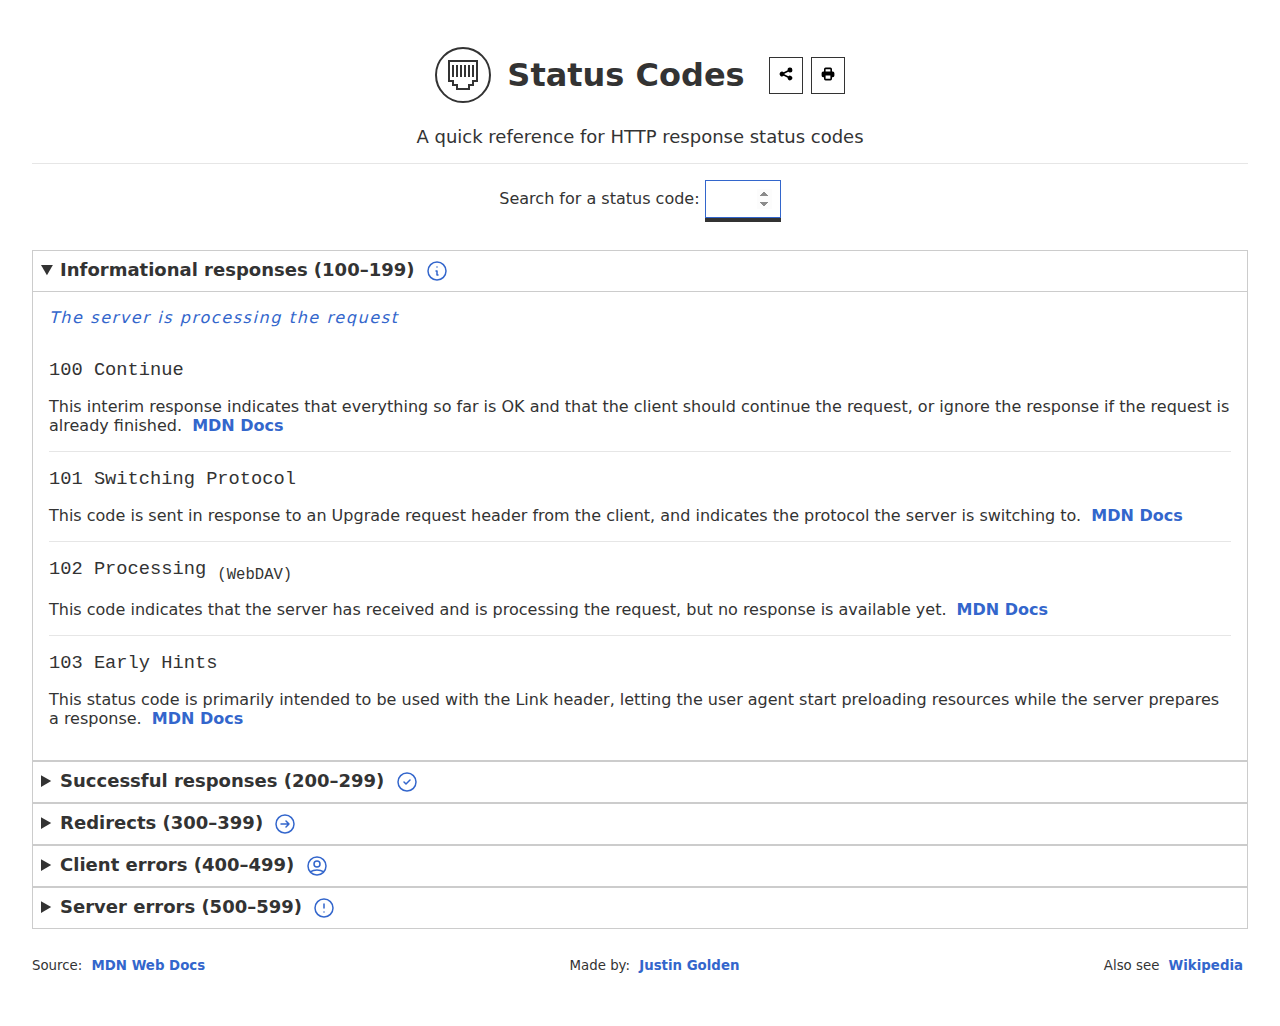
==== index.html @ 47622dc7 "CSS updates, mostly header" ====
<!DOCTYPE html>
<html lang="en">

<head>
    <title>Status Codes</title>
    <meta charset="utf-8">
    <meta name="robots" content="index, follow">
    <meta name="googlebot" content="index" />
    <meta name="viewport" content="width=device-width, initial-scale=1">

    <meta name="title" content="Status Codes">
    <meta name="description"
        content="A simple quick reference for HTTP response status codes. Just type a code to find it.">
    <meta name="keywords"
        content="status codes, status code reference, status code table, status code lookup, http status codes, http response codes, list of http status codes, response codes, what is error 404, what is response 200, what is error 403, what is error 504, types of redirects, 301 redirect, 307 redirect, 308 redirect">

    <link rel="icon" href="img/icon.png">

    <meta property="og:title" content="Status Codes" />
    <meta property="og:description"
        content="A simple quick reference for HTTP response status codes. Just type a code to find it." />
    <meta property="og:url" content="https://justingolden.me/status-codes/" />
    <meta property="og:image" content="img/screenshot.jpg" />
    <meta property="og:image:width" content="1200" />
    <meta property="og:image:height" content="630" />
    <meta property="og:type" content="website" />
    <meta property="og:site_name" content="Status Codes" />

    <link rel="manifest" href="manifest.json">
    <link rel="apple-touch-icon" href="img/icon.png">
    <meta name="apple-mobile-web-app-status-bar" content="#333333">
    <meta name="theme-color" content="#333333">

    <link rel="stylesheet" href="css/styles.css">
    <script src="js/scripts.js"></script>
    <script src="js/share.js"></script>
    <script src="js/install.js"></script>
</head>

<body>
    <header>
        <div>
            <img src="img/icon.svg" width="56px" height="56px" alt="">
            <h1>Status Codes</h1>
            <button id="share-btn" title="Share">
                <svg class="icon" fill="currentColor" viewBox="0 0 20 20" xmlns="http://www.w3.org/2000/svg">
                    <path
                        d="M15 8a3 3 0 10-2.977-2.63l-4.94 2.47a3 3 0 100 4.319l4.94 2.47a3 3 0 10.895-1.789l-4.94-2.47a3.027 3.027 0 000-.74l4.94-2.47C13.456 7.68 14.19 8 15 8z">
                    </path>
                </svg>
            </button>
            <button id="install-btn" title="Install">
                <svg class="icon" fill="currentColor" viewBox="0 0 20 20" xmlns="http://www.w3.org/2000/svg">
                    <path fill-rule="evenodd"
                        d="M3 17a1 1 0 011-1h12a1 1 0 110 2H4a1 1 0 01-1-1zm3.293-7.707a1 1 0 011.414 0L9 10.586V3a1 1 0 112 0v7.586l1.293-1.293a1 1 0 111.414 1.414l-3 3a1 1 0 01-1.414 0l-3-3a1 1 0 010-1.414z"
                        clip-rule="evenodd"></path>
                </svg>
            </button>
            <button id="print-btn" title="Print">
                <svg class="icon" fill="currentColor" viewBox="0 0 20 20" xmlns="http://www.w3.org/2000/svg">
                    <path fill-rule="evenodd"
                        d="M5 4v3H4a2 2 0 00-2 2v3a2 2 0 002 2h1v2a2 2 0 002 2h6a2 2 0 002-2v-2h1a2 2 0 002-2V9a2 2 0 00-2-2h-1V4a2 2 0 00-2-2H7a2 2 0 00-2 2zm8 0H7v3h6V4zm0 8H7v4h6v-4z"
                        clip-rule="evenodd"></path>
                </svg>
            </button>
        </div>
        <h2>A quick reference for HTTP response status codes</h2>
        <hr>
        <label for="status-input">Search for a status code:</label>
        <input id="status-input" type="number" min="100" max="511" maxlength="3">
    </header>

    <details open>
        <summary>Informational responses (100–199) <svg fill="none" stroke="currentColor" viewBox="0 0 24 24"
                xmlns="http://www.w3.org/2000/svg">
                <path stroke-linecap="round" stroke-linejoin="round" stroke-width="1.5"
                    d="M13 16h-1v-4h-1m1-4h.01M21 12a9 9 0 11-18 0 9 9 0 0118 0z"></path>
            </svg></summary>
        <p class="group-details">The server is processing the request</p>
        <h3 id="100"><b>100</b> Continue</h3>
        <p>This interim response indicates that everything so far is OK and that the client should continue the request,
            or ignore the response if the request is already finished. <a
                href="https://developer.mozilla.org/en-US/docs/Web/HTTP/Status/100" target="_blank" rel="noopener">MDN
                Docs</a></p>
        <hr>
        <h3 id="101"><b>101</b> Switching Protocol</h3>
        <p>This code is sent in response to an Upgrade request header from the client, and indicates the protocol the
            server is switching to. <a href="https://developer.mozilla.org/en-US/docs/Web/HTTP/Status/101"
                target="_blank" rel="noopener">MDN Docs</a></p>
        <hr>
        <h3 id="102"><b>102</b> Processing <sub>(WebDAV)</sub></h3>
        <p>This code indicates that the server has received and is processing the request, but no response is available
            yet. <a href="https://developer.mozilla.org/en-US/docs/Web/HTTP/Status/102" target="_blank"
                rel="noopener">MDN Docs</a>
        </p>
        <hr>
        <h3 id="103"><b>103</b> Early Hints</h3>
        <p>This status code is primarily intended to be used with the Link header, letting the user agent start
            preloading resources while the server prepares a response. <a
                href="https://developer.mozilla.org/en-US/docs/Web/HTTP/Status/103" target="_blank" rel="noopener">MDN
                Docs</a></p>
    </details>
    <details>
        <summary>Successful responses (200–299) <svg fill="none" stroke="currentColor" viewBox="0 0 24 24"
                xmlns="http://www.w3.org/2000/svg">
                <path stroke-linecap="round" stroke-linejoin="round" stroke-width="1.5"
                    d="M9 12l2 2 4-4m6 2a9 9 0 11-18 0 9 9 0 0118 0z"></path>
            </svg></summary>
        <p class="group-details">The request was completed successfully and the expected response was received.</p>
        <h3 id="200"><b>200</b> OK</h3>
        <p>The request has succeeded. The meaning of the success depends on the HTTP method:</p>
        <ul>
            <li>GET: The resource has been fetched and is transmitted in the message body.</li>
            <li>HEAD: The entity headers are in the message body.</li>
            <li>PUT or POST: The resource describing the result of the action is transmitted in the message body.</li>
            <li>TRACE: The message body contains the request message as received by the server.</li>
        </ul>
        <p><a href="https://developer.mozilla.org/en-US/docs/Web/HTTP/Status/200" target="_blank" rel="noopener">MDN
                Docs</a></p>
        <hr>
        <h3 id="201"><b>201</b> Created</h3>
        <p>The request has succeeded and a new resource has been created as a result. This is typically the response
            sent after POST requests, or some PUT requests. <a
                href="https://developer.mozilla.org/en-US/docs/Web/HTTP/Status/201" target="_blank" rel="noopener">MDN
                Docs</a></p>
        <hr>
        <h3 id="202"><b>202</b> Accepted</h3>
        <p>The request has been received but not yet acted upon. It is noncommittal, since there is no way in HTTP to
            later send an asynchronous response indicating the outcome of the request. It is intended for cases where
            another process or server handles the request, or for batch processing. <a
                href="https://developer.mozilla.org/en-US/docs/Web/HTTP/Status/202" target="_blank" rel="noopener">MDN
                Docs</a></p>
        <hr>
        <h3 id="203"><b>203</b> Non-Authoritative Information</h3>
        <p>This response code means the returned meta-information is not exactly the same as is available from the
            origin server, but is collected from a local or a third-party copy. This is mostly used for mirrors or
            backups of another resource. Except for that specific case, the "200 OK" response is preferred to this
            status. <a href="https://developer.mozilla.org/en-US/docs/Web/HTTP/Status/203" target="_blank"
                rel="noopener">MDN Docs</a>
        </p>
        <hr>
        <h3 id="204"><b>204</b> No Content</h3>
        <p>There is no content to send for this request, but the headers may be useful. The user-agent may update its
            cached headers for this resource with the new ones. <a
                href="https://developer.mozilla.org/en-US/docs/Web/HTTP/Status/204" target="_blank" rel="noopener">MDN
                Docs</a></p>
        <hr>
        <h3 id="205"><b>205</b> Reset Content</h3>
        <p>Tells the user-agent to reset the document which sent this request. <a
                href="https://developer.mozilla.org/en-US/docs/Web/HTTP/Status/205" target="_blank" rel="noopener">MDN
                Docs</a></p>
        <hr>
        <h3 id="206"><b>206</b> Partial Content</h3>
        <p>This response code is used when the Range header is sent from the client to request only part of a resource.
            <a href="https://developer.mozilla.org/en-US/docs/Web/HTTP/Status/206" target="_blank" rel="noopener">MDN
                Docs</a>
        </p>
        <hr>
        <h3 id="207"><b>207</b> Multi-Status <sub>(WebDAV)</sub></h3>
        <p>Conveys information about multiple resources, for situations where multiple status codes might be
            appropriate. <a href="https://developer.mozilla.org/en-US/docs/Web/HTTP/Status/207" target="_blank"
                rel="noopener">MDN Docs</a></p>
        <hr>
        <h3 id="208"><b>208</b> Already Reported <sub>(WebDAV)</sub></h3>
        <p>Used inside a &lt;dav:propstat&gt; response element to avoid repeatedly enumerating the internal members of
            multiple bindings to the same collection. <a
                href="https://developer.mozilla.org/en-US/docs/Web/HTTP/Status/208" target="_blank" rel="noopener">MDN
                Docs</a></p>
        <hr>
        <h3 id="226"><b>226</b> IM Used <sub>(HTTP Delta encoding)</sub></h3>
        <p>The server has fulfilled a GET request for the resource, and the response is a representation of the result
            of one or more instance-manipulations applied to the current instance. <a
                href="https://developer.mozilla.org/en-US/docs/Web/HTTP/Status/226" target="_blank" rel="noopener">MDN
                Docs</a></p>

    </details>
    <details>
        <summary>Redirects (300–399) <svg fill="none" stroke="currentColor" viewBox="0 0 24 24"
                xmlns="http://www.w3.org/2000/svg">
                <path stroke-linecap="round" stroke-linejoin="round" stroke-width="1.5"
                    d="M13 9l3 3m0 0l-3 3m3-3H8m13 0a9 9 0 11-18 0 9 9 0 0118 0z"></path>
            </svg></summary>
        <p class="group-details">The request was redirected to a new location.</p>
        <h3 id="300"><b>300</b> Multiple Choice</h3>
        <p>The request has more than one possible response. The user-agent or user should choose one of them. (There is
            no standardized way of choosing one of the responses, but HTML links to the possibilities are recommended so
            the user can pick.) <a href="https://developer.mozilla.org/en-US/docs/Web/HTTP/Status/300" target="_blank"
                rel="noopener">MDN Docs</a></p>
        <hr>
        <h3 id="301"><b>301</b> Moved Permanently</h3>
        <p>The URL of the requested resource has been changed permanently. The new URL is given in the response. <a
                href="https://developer.mozilla.org/en-US/docs/Web/HTTP/Status/301" target="_blank" rel="noopener">MDN
                Docs</a></p>
        <hr>
        <h3 id="302"><b>302</b> Found</h3>
        <p>This response code means that the URI of requested resource has been changed temporarily. Further changes in
            the URI might be made in the future. Therefore, this same URI should be used by the client in future
            requests. <a href="https://developer.mozilla.org/en-US/docs/Web/HTTP/Status/302" target="_blank"
                rel="noopener">MDN Docs</a></p>
        <hr>
        <h3 id="303"><b>303</b> See Other</h3>
        <p>The server sent this response to direct the client to get the requested resource at another URI with a GET
            request. <a href="https://developer.mozilla.org/en-US/docs/Web/HTTP/Status/303" target="_blank"
                rel="noopener">MDN Docs</a></p>
        <hr>
        <h3 id="304"><b>304</b> Not Modified</h3>
        <p>This is used for caching purposes. It tells the client that the response has not been modified, so the client
            can continue to use the same cached version of the response. <a
                href="https://developer.mozilla.org/en-US/docs/Web/HTTP/Status/304" target="_blank" rel="noopener">MDN
                Docs</a></p>
        <hr>
        <h3 id="305"><b>305</b> Use Proxy &mdash; <small><b>Deprecated</b></small></h3>
        <p>Defined in a previous version of the HTTP specification to indicate that a requested response must be
            accessed by a proxy. It has been deprecated due to security concerns regarding in-band configuration of a
            proxy.</p>
        <hr>
        <h3 id="306"><b>306</b> <small><b>Unused</b></small></h3>
        <p>This response code is no longer used; it is just reserved. It was used in a previous version of the HTTP/1.1
            specification.</p>
        <hr>
        <h3 id="307"><b>307</b> Temporary Redirect</h3>
        <p>The server sends this response to direct the client to get the requested resource at another URI with same
            method that was used in the prior request. This has the same semantics as the 302 Found HTTP response code,
            with the exception that the user agent must not change the HTTP method used: If a POST was used in the first
            request, a POST must be used in the second request. <a
                href="https://developer.mozilla.org/en-US/docs/Web/HTTP/Status/307" target="_blank" rel="noopener">MDN
                Docs</a></p>
        <hr>
        <h3 id="308"><b>308</b> Permanent Redirect</h3>
        <p>This means that the resource is now permanently located at another URI, specified by the Location: HTTP
            Response header. This has the same semantics as the 301 Moved Permanently HTTP response code, with the
            exception that the user agent must not change the HTTP method used: If a POST was used in the first request,
            a POST must be used in the second request. <a
                href="https://developer.mozilla.org/en-US/docs/Web/HTTP/Status/308" target="_blank" rel="noopener">MDN
                Docs</a></p>
    </details>
    <details>
        <summary>Client errors (400–499) <svg fill="none" stroke="currentColor" viewBox="0 0 24 24"
                xmlns="http://www.w3.org/2000/svg">
                <path stroke-linecap="round" stroke-linejoin="round" stroke-width="1.5"
                    d="M5.121 17.804A13.937 13.937 0 0112 16c2.5 0 4.847.655 6.879 1.804M15 10a3 3 0 11-6 0 3 3 0 016 0zm6 2a9 9 0 11-18 0 9 9 0 0118 0z">
                </path>
            </svg></summary>
        <p class="group-details">The request was received but is invalid.</p>
        <h3 id="400"><b>400</b> Bad Request</h3>
        <p>The server could not understand the request due to invalid syntax. <a
                href="https://developer.mozilla.org/en-US/docs/Web/HTTP/Status/400" target="_blank" rel="noopener">MDN
                Docs</a></p>
        <hr>
        <h3 id="401"><b>401</b> Unauthorized</h3>
        <p>Although the HTTP standard specifies "unauthorized", semantically this response means "unauthenticated". That
            is, the client must authenticate itself to get the requested response. <a
                href="https://developer.mozilla.org/en-US/docs/Web/HTTP/Status/401" target="_blank" rel="noopener">MDN
                Docs</a></p>
        <hr>
        <h3 id="402"><b>402</b> Payment Required &mdash; <small><b>Experimental</b></small></h3>
        <p>This response code is reserved for future use. The initial aim for creating this code was using it for
            digital payment systems, however this status code is used very rarely and no standard convention exists. <a
                href="https://developer.mozilla.org/en-US/docs/Web/HTTP/Status/402" target="_blank" rel="noopener">MDN
                Docs</a></p>
        <hr>
        <h3 id="403"><b>403</b> Forbidden</h3>
        <p>The client does not have access rights to the content; that is, it is unauthorized, so the server is refusing
            to give the requested resource. Unlike 401, the client's identity is known to the server. <a
                href="https://developer.mozilla.org/en-US/docs/Web/HTTP/Status/403" target="_blank" rel="noopener">MDN
                Docs</a></p>
        <hr>
        <h3 id="404"><b>404</b> Not Found</h3>
        <p>The server can not find the requested resource. In the browser, this means the URL is not recognized. In an
            API, this can also mean that the endpoint is valid but the resource itself does not exist. Servers may also
            send this response instead of 403 to hide the existence of a resource from an unauthorized client. This
            response code is probably the most famous one due to its frequent occurrence on the web. <a
                href="https://developer.mozilla.org/en-US/docs/Web/HTTP/Status/404" target="_blank" rel="noopener">MDN
                Docs</a></p>
        <hr>
        <h3 id="405"><b>405</b> Method Not Allowed</h3>
        <p>The request method is known by the server but has been disabled and cannot be used. For example, an API may
            forbid DELETE-ing a resource. The two mandatory methods, GET and HEAD, must never be disabled and should not
            return this error code. <a href="https://developer.mozilla.org/en-US/docs/Web/HTTP/Status/405"
                target="_blank" rel="noopener">MDN Docs</a></p>
        <hr>
        <h3 id="406"><b>406</b> Not Acceptable</h3>
        <p>This response is sent when the web server, after performing server-driven content negotiation, doesn't find
            any content that conforms to the criteria given by the user agent. <a
                href="https://developer.mozilla.org/en-US/docs/Web/HTTP/Status/406" target="_blank" rel="noopener">MDN
                Docs</a></p>
        <hr>
        <h3 id="407"><b>407</b> Proxy Authentication Required</h3>
        <p>This is similar to 401 but authentication is needed to be done by a proxy. <a
                href="https://developer.mozilla.org/en-US/docs/Web/HTTP/Status/407" target="_blank" rel="noopener">MDN
                Docs</a></p>
        <hr>
        <h3 id="408"><b>408</b> Request Timeout</h3>
        <p>This response is sent on an idle connection by some servers, even without any previous request by the client.
            It means that the server would like to shut down this unused connection. This response is used much more
            since some browsers, like Chrome, Firefox 27+, or IE9, use HTTP pre-connection mechanisms to speed up
            surfing. Also note that some servers merely shut down the connection without sending this message. <a
                href="https://developer.mozilla.org/en-US/docs/Web/HTTP/Status/408" target="_blank" rel="noopener">MDN
                Docs</a></p>
        <hr>
        <h3 id="409"><b>409</b> Conflict</h3>
        <p>This response is sent when a request conflicts with the current state of the server. <a
                href="https://developer.mozilla.org/en-US/docs/Web/HTTP/Status/409" target="_blank" rel="noopener">MDN
                Docs</a></p>
        <hr>
        <h3 id="410"><b>410</b> Gone</h3>
        <p>This response is sent when the requested content has been permanently deleted from server, with no forwarding
            address. Clients are expected to remove their caches and links to the resource. The HTTP specification
            intends this status code to be used for "limited-time, promotional services". APIs should not feel compelled
            to indicate resources that have been deleted with this status code. <a
                href="https://developer.mozilla.org/en-US/docs/Web/HTTP/Status/410" target="_blank" rel="noopener">MDN
                Docs</a></p>
        <hr>
        <h3 id="411"><b>411</b> Length Required</h3>
        <p>Server rejected the request because the Content-Length header field is not defined and the server requires
            it. <a href="https://developer.mozilla.org/en-US/docs/Web/HTTP/Status/411" target="_blank"
                rel="noopener">MDN Docs</a></p>
        <hr>
        <h3 id="412"><b>412</b> Precondition Failed</h3>
        <p>The client has indicated preconditions in its headers which the server does not meet. <a
                href="https://developer.mozilla.org/en-US/docs/Web/HTTP/Status/412" target="_blank" rel="noopener">MDN
                Docs</a></p>
        <hr>
        <h3 id="413"><b>413</b> Payload Too Large</h3>
        <p>Request entity is larger than limits defined by server; the server might close the connection or return an
            Retry-After header field. <a href="https://developer.mozilla.org/en-US/docs/Web/HTTP/Status/413"
                target="_blank" rel="noopener">MDN Docs</a></p>
        <hr>
        <h3 id="414"><b>414</b> URI Too Long</h3>
        <p>The URI requested by the client is longer than the server is willing to interpret. <a
                href="https://developer.mozilla.org/en-US/docs/Web/HTTP/Status/414" target="_blank" rel="noopener">MDN
                Docs</a></p>
        <hr>
        <h3 id="415"><b>415</b> Unsupported Media Type</h3>
        <p>The media format of the requested data is not supported by the server, so the server is rejecting the
            request. <a href="https://developer.mozilla.org/en-US/docs/Web/HTTP/Status/415" target="_blank"
                rel="noopener">MDN Docs</a></p>
        <hr>
        <h3 id="416"><b>416</b> Range Not Satisfiable</h3>
        <p>The range specified by the Range header field in the request can't be fulfilled; it's possible that the range
            is outside the size of the target URI's data. <a
                href="https://developer.mozilla.org/en-US/docs/Web/HTTP/Status/416" target="_blank" rel="noopener">MDN
                Docs</a></p>
        <hr>
        <h3 id="417"><b>417</b> Expectation Failed</h3>
        <p>This response code means the expectation indicated by the Expect request header field can't be met by the
            server. <a href="https://developer.mozilla.org/en-US/docs/Web/HTTP/Status/417" target="_blank"
                rel="noopener">MDN Docs</a>
        </p>
        <hr>
        <h3 id="418"><b>418</b> I'm a teapot</h3>
        <p>The server refuses the attempt to brew coffee with a teapot. <a
                href="https://developer.mozilla.org/en-US/docs/Web/HTTP/Status/418" target="_blank" rel="noopener">MDN
                Docs</a></p>
        <hr>
        <h3 id="421"><b>421</b> Misdirected Request</h3>
        <p>The request was directed at a server that is not able to produce a response. This can be sent by a server
            that is not configured to produce responses for the combination of scheme and authority that are included in
            the request URI. <a href="https://developer.mozilla.org/en-US/docs/Web/HTTP/Status/421" target="_blank"
                rel="noopener">MDN Docs</a></p>
        <hr>
        <h3 id="422"><b>422</b> Unprocessable Entity <small>(WebDAV)</small></h3>
        <p>The request was well-formed but was unable to be followed due to semantic errors. <a
                href="https://developer.mozilla.org/en-US/docs/Web/HTTP/Status/422" target="_blank" rel="noopener">MDN
                Docs</a></p>
        <hr>
        <h3 id="423"><b>423</b> Locked <small>(WebDAV)</small></h3>
        <p>The resource that is being accessed is locked. <a
                href="https://developer.mozilla.org/en-US/docs/Web/HTTP/Status/423" target="_blank" rel="noopener">MDN
                Docs</a></p>
        <hr>
        <h3 id="424"><b>424</b> Failed Dependency <small>(WebDAV)</small></h3>
        <p>The request failed due to failure of a previous request. <a
                href="https://developer.mozilla.org/en-US/docs/Web/HTTP/Status/424" target="_blank" rel="noopener">MDN
                Docs</a></p>
        <hr>
        <h3 id="425"><b>425</b> Too Early &mdash; <small><b>Experimental</b></small></h3>
        <p>Indicates that the server is unwilling to risk processing a request that might be replayed. <a
                href="https://developer.mozilla.org/en-US/docs/Web/HTTP/Status/425" target="_blank" rel="noopener">MDN
                Docs</a></p>
        <hr>
        <h3 id="426"><b>426</b> Upgrade Required</h3>
        <p>The server refuses to perform the request using the current protocol but might be willing to do so after the
            client upgrades to a different protocol. The server sends an Upgrade header in a 426 response to indicate
            the required protocol(s). <a href="https://developer.mozilla.org/en-US/docs/Web/HTTP/Status/425"
                target="_blank" rel="noopener">MDN Docs</a></p>
        <hr>
        <h3 id="428"><b>428</b> Precondition Required</h3>
        <p>The origin server requires the request to be conditional. This response is intended to prevent the 'lost
            update' problem, where a client GETs a resource's state, modifies it, and PUTs it back to the server, when
            meanwhile a third party has modified the state on the server, leading to a conflict. <a
                href="https://developer.mozilla.org/en-US/docs/Web/HTTP/Status/428" target="_blank" rel="noopener">MDN
                Docs</a></p>
        <hr>
        <h3 id="429"><b>429</b> Too Many Requests</h3>
        <p>The user has sent too many requests in a given amount of time ("rate limiting"). <a
                href="https://developer.mozilla.org/en-US/docs/Web/HTTP/Status/429" target="_blank" rel="noopener">MDN
                Docs</a></p>
        <hr>
        <h3 id="431"><b>431</b> Request Header Fields Too Large</h3>
        <p>The server is unwilling to process the request because its header fields are too large. The request may be
            resubmitted after reducing the size of the request header fields. <a
                href="https://developer.mozilla.org/en-US/docs/Web/HTTP/Status/431" target="_blank" rel="noopener">MDN
                Docs</a></p>
        <hr>
        <h3 id="451"><b>451</b> Unavailable For Legal Reasons</h3>
        <p>The user-agent requested a resource that cannot legally be provided, such as a web page censored by a
            government. <a href="https://developer.mozilla.org/en-US/docs/Web/HTTP/Status/451" target="_blank"
                rel="noopener">MDN Docs</a></p>
    </details>
    <details>
        <summary>Server errors (500–599) <svg fill="none" stroke="currentColor" viewBox="0 0 24 24"
                xmlns="http://www.w3.org/2000/svg">
                <path stroke-linecap="round" stroke-linejoin="round" stroke-width="1.5"
                    d="M12 8v4m0 4h.01M21 12a9 9 0 11-18 0 9 9 0 0118 0z"></path>
            </svg></summary>
        <p class="group-details">A valid request was received but the server failed to complete the request.</p>
        <h3 id="500"><b>500</b> Internal Server Error</h3>
        <p>The server has encountered a situation it doesn't know how to handle. <a
                href="https://developer.mozilla.org/en-US/docs/Web/HTTP/Status/500" target="_blank" rel="noopener">MDN
                Docs</a></p>
        <hr>
        <h3 id="501"><b>501</b> Not Implemented</h3>
        <p>The request method is not supported by the server and cannot be handled. The only methods that servers are
            required to support (and therefore that must not return this code) are GET and HEAD. <a
                href="https://developer.mozilla.org/en-US/docs/Web/HTTP/Status/501" target="_blank" rel="noopener">MDN
                Docs</a></p>
        <hr>
        <h3 id="502"><b>502</b> Bad Gateway</h3>
        <p>This error response means that the server, while working as a gateway to get a response needed to handle the
            request, got an invalid response. <a href="https://developer.mozilla.org/en-US/docs/Web/HTTP/Status/502"
                target="_blank" rel="noopener">MDN Docs</a></p>
        <hr>
        <h3 id="503"><b>503</b> Service Unavailable</h3>
        <p>The server is not ready to handle the request. Common causes are a server that is down for maintenance or
            that is overloaded. Note that together with this response, a user-friendly page explaining the problem
            should be sent. This responses should be used for temporary conditions and the Retry-After: HTTP header
            should, if possible, contain the estimated time before the recovery of the service. The webmaster must also
            take care about the caching-related headers that are sent along with this response, as these temporary
            condition responses should usually not be cached. <a
                href="https://developer.mozilla.org/en-US/docs/Web/HTTP/Status/503" target="_blank" rel="noopener">MDN
                Docs</a></p>
        <hr>
        <h3 id="504"><b>504</b> Gateway Timeout</h3>
        <p>This error response is given when the server is acting as a gateway and cannot get a response in time. <a
                href="https://developer.mozilla.org/en-US/docs/Web/HTTP/Status/504" target="_blank" rel="noopener">MDN
                Docs</a></p>
        <hr>
        <h3 id="505"><b>505</b> HTTP Version Not Supported</h3>
        <p>The HTTP version used in the request is not supported by the server. <a
                href="https://developer.mozilla.org/en-US/docs/Web/HTTP/Status/505" target="_blank" rel="noopener">MDN
                Docs</a></p>
        <hr>
        <h3 id="506"><b>506</b> Variant Also Negotiates</h3>
        <p>The server has an internal configuration error: the chosen variant resource is configured to engage in
            transparent content negotiation itself, and is therefore not a proper end point in the negotiation process.
            <a href="https://developer.mozilla.org/en-US/docs/Web/HTTP/Status/506" target="_blank" rel="noopener">MDN
                Docs</a>
        </p>
        <hr>
        <h3 id="507"><b>507</b> Insufficient Storage <sub>(WebDAV)</sub></h3>
        <p>The method could not be performed on the resource because the server is unable to store the representation
            needed to successfully complete the request. <a
                href="https://developer.mozilla.org/en-US/docs/Web/HTTP/Status/507" target="_blank" rel="noopener">MDN
                Docs</a></p>
        <hr>
        <h3 id="508"><b>508</b> Loop Detected <sub>(WebDAV)</sub></h3>
        <p>The server detected an infinite loop while processing the request. <a
                href="https://developer.mozilla.org/en-US/docs/Web/HTTP/Status/508" target="_blank" rel="noopener">MDN
                Docs</a></p>
        <hr>
        <h3 id="510"><b>510</b> Not Extended</h3>
        <p>Further extensions to the request are required for the server to fulfil it. <a
                href="https://developer.mozilla.org/en-US/docs/Web/HTTP/Status/510" target="_blank" rel="noopener">MDN
                Docs</a></p>
        <hr>
        <h3 id="511"><b>511</b> Network Authentication Required</h3>
        <p>The 511 status code indicates that the client needs to authenticate to gain network access. <a
                href="https://developer.mozilla.org/en-US/docs/Web/HTTP/Status/511" target="_blank" rel="noopener">MDN
                Docs</a></p>
    </details>

    <footer>
        <small>
            <p>Source: <a href="https://developer.mozilla.org/en-US/docs/Web/HTTP/Status" target="_blank"
                    rel="noopener">MDN Web Docs</a></p>
            <p> Made by: <a href="https://justingolden.me/" target="_blank" rel="noopener">Justin Golden</a></p>
            <p>Also see <a href="https://en.wikipedia.org/wiki/List_of_HTTP_status_codes" target="_blank"
                    rel="noopener">Wikipedia</a></p>
        </small>
    </footer>

    <script type="application/ld+json">
        {
            "@context": "http://schema.org",
            "@graph": [
                {
                    "@type": "WebPage",
                    "author": { "@id": "https://justingolden.me/status-codes/" },
                    "copyrightHolder": { "@id": "https://justingolden.me/status-codes/" },
                    "copyrightYear": "2022",
                    "creator": { "@id": "https://justingolden.me/status-codes/" },
                    "dateModified": "2022-11-17T05:00:00-07:00",
                    "datePublished": "2022-11-17T05:00:00-07:00",
                    "description": "An HTTP status code is a three digit number returned by a server when you visit a webpage with your browser. Every webpage you visit is a request to a server. 200 means the request has succeeded while 404 means the content is not found. Status codes are split into five groups: 100 codes are informational, 200 codes are successes, 300 codes are redirects, 400 codes are client errors, and 500 codes are server errors.",
                    "headline": "What are HTTP Status Codes? List Of Important Status Codes",
                    "image": {
                        "@type": "ImageObject",
                        "url": "img/screenshot.jpg"
                    },
                    "inLanguage": "en-us",
                    "mainEntityOfPage": "https://justingolden.me/status-codes/",
                    "name": "What are the different types of HTTP Status Codes?",
                    "publisher": { "@id": "https://justingolden.me/status-codes/" },
                    "url": "https://justingolden.me/status-codes/"
                }
            ]
        }
    </script>

</body>

</html>
---- css/styles.css ----
img,
button {
	user-drag: none;
	user-select: none;
	-moz-user-select: none;
	-webkit-user-drag: none;
	-webkit-user-select: none;
	-ms-user-select: none;
}
::-moz-selection {
	background: #e6e6e6;
}
::selection {
	background: #e6e6e6;
}

html {
	scroll-behavior: smooth;
}
body {
	font-family: system-ui, -apple-system, 'Segoe UI', Roboto, Helvetica, Arial,
		sans-serif, 'Apple Color Emoji', 'Segoe UI Emoji';
	text-align: center;
	padding: 2rem;
	max-width: 80rem;
	margin-left: auto;
	margin-right: auto;
	color: #333;
	font-weight: lighter;
}

h1,
h2,
h3 {
	margin: 0;
}
h1 {
	margin-bottom: 1rem;
}
h2 {
	font-size: large;
}
h2,
h3 {
	font-weight: lighter;
}
hr {
	border: 1px solid #e6e6e6;
	border-top: none;
	margin-top: 1rem;
	margin-bottom: 1rem;
}
.group-details {
	color: #36c;
	font-style: italic;
	letter-spacing: 0.1rem;
	margin-bottom: 2rem;
}

a {
	color: #36c;
	text-decoration: none;
	font-weight: bold;
	margin: 0.125rem;
	padding: 0.125rem;
	border: 1px solid transparent;
}
a:hover {
	text-decoration: underline;
}
summary {
	cursor: pointer;
}
.icon {
	width: 1rem;
	height: 1rem;
}
button {
	padding: 0.5rem;
	cursor: pointer;
	background: transparent;
	margin-left: 0.5rem;
}
button:hover {
	color: #fff;
	background: #333;
}
button,
input[type='number'] {
	border: 1px solid #333;
}
summary,
input[type='number'] {
	padding: 0.5rem;
	margin-bottom: 2rem;
	font-size: medium;
	font-weight: bold;
	color: #333;
}
summary:hover,
input[type='number']:hover {
	background-color: #e6e6e6;
}
button:focus,
summary:focus,
input[type='number']:focus {
	outline: none;
	box-shadow: 0px 4px 0px #333;
	transition: box-shadow 0.25s ease-in-out;
	border-color: #36c;
}
a:focus {
	outline: none;
	border: 1px solid #36c;
}
details p,
details h3,
details ul,
details summary {
	text-align: left;
}

details h3,
input[type='number'] {
	font-family: Courier New;
}

details[open] h3 {
	animation: slideIn 0.5s ease-in-out;
}
details[open] p,
details[open] hr,
details[open] ul {
	animation: fadeIn 0.75s 0.25s both ease-in-out;
}
summary svg {
	vertical-align: middle;
	height: 1.5rem;
	margin-left: 0.25rem;
	color: #36c;
}

details {
	border: 1px solid #ccc;
	padding: 1rem;
}
summary {
	margin: -1rem;
}
details[open] summary {
	border-bottom: 1px solid #ccc;
	margin-bottom: 1rem;
}

.highlight {
	background-color: #fea;
}

header div {
	margin-bottom: 1rem;
}

footer {
	margin-top: 1rem;
}

@keyframes slideIn {
	from {
		opacity: 0;
		margin-left: -2rem;
	}
	to {
		opacity: 1;
		margin-left: 0;
	}
}
@keyframes fadeIn {
	from {
		opacity: 0;
	}
	to {
		opacity: 1;
	}
}

@media (min-width: 640px) {
	/* sm */
	header div {
		display: flex;
		justify-content: center;
		align-items: center;
	}
	h1 {
		display: inline-block;
		margin-top: 1rem;
		margin-left: 1rem;
		margin-right: 1rem;
	}
}

@media (min-width: 768px) {
	/* md */
	summary,
	input[type='number'] {
		font-size: large;
	}
	footer small {
		display: flex;
		justify-content: space-between;
	}
}

@media (min-width: 1024px) {
	/* lg */
}

@media (min-width: 1280px) {
	/* xl */
}

@media print {
	hr {
		margin-top: 0.5rem;
		margin-bottom: 0.5rem;
	}
	header,
	footer {
		display: none;
	}
	* {
		animation: none !important;
	}
}
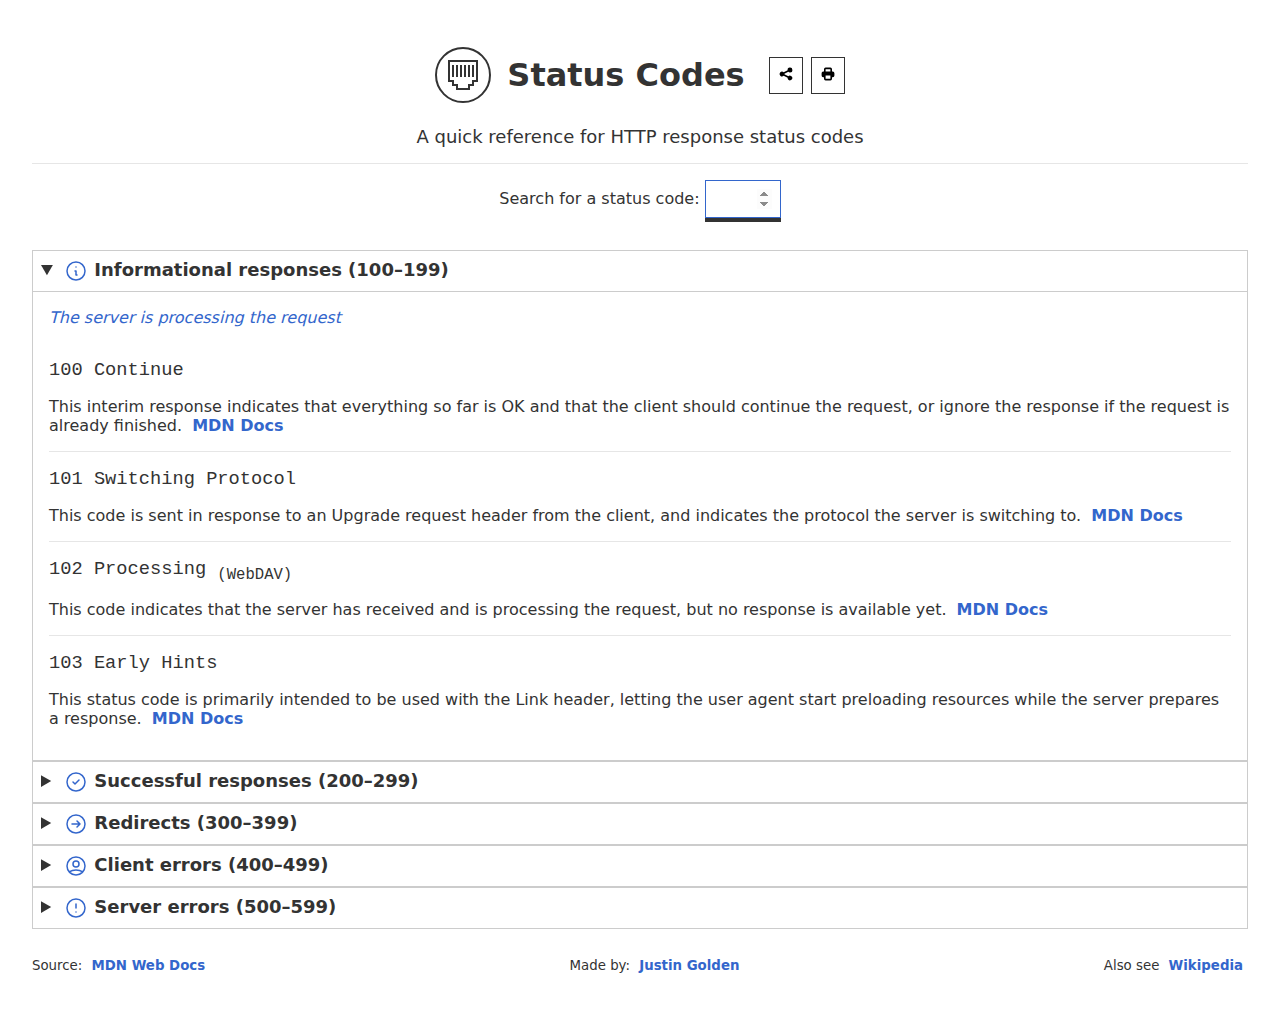
==== commit 7949cb45: "Move summary icons to left" ====
--- a/index.html
+++ b/index.html
@@ -71,11 +71,13 @@
     </header>
 
     <details open>
-        <summary>Informational responses (100–199) <svg fill="none" stroke="currentColor" viewBox="0 0 24 24"
-                xmlns="http://www.w3.org/2000/svg">
+        <summary>
+            <svg fill="none" stroke="currentColor" viewBox="0 0 24 24" xmlns="http://www.w3.org/2000/svg">
                 <path stroke-linecap="round" stroke-linejoin="round" stroke-width="1.5"
                     d="M13 16h-1v-4h-1m1-4h.01M21 12a9 9 0 11-18 0 9 9 0 0118 0z"></path>
-            </svg></summary>
+            </svg>
+            Informational responses (100–199)
+        </summary>
         <p class="group-details">The server is processing the request</p>
         <h3 id="100"><b>100</b> Continue</h3>
         <p>This interim response indicates that everything so far is OK and that the client should continue the request,
@@ -101,11 +103,13 @@
                 Docs</a></p>
     </details>
     <details>
-        <summary>Successful responses (200–299) <svg fill="none" stroke="currentColor" viewBox="0 0 24 24"
-                xmlns="http://www.w3.org/2000/svg">
+        <summary>
+            <svg fill="none" stroke="currentColor" viewBox="0 0 24 24" xmlns="http://www.w3.org/2000/svg">
                 <path stroke-linecap="round" stroke-linejoin="round" stroke-width="1.5"
                     d="M9 12l2 2 4-4m6 2a9 9 0 11-18 0 9 9 0 0118 0z"></path>
-            </svg></summary>
+            </svg>
+            Successful responses (200–299)
+        </summary>
         <p class="group-details">The request was completed successfully and the expected response was received.</p>
         <h3 id="200"><b>200</b> OK</h3>
         <p>The request has succeeded. The meaning of the success depends on the HTTP method:</p>
@@ -175,11 +179,13 @@
 
     </details>
     <details>
-        <summary>Redirects (300–399) <svg fill="none" stroke="currentColor" viewBox="0 0 24 24"
-                xmlns="http://www.w3.org/2000/svg">
+        <summary>
+            <svg fill="none" stroke="currentColor" viewBox="0 0 24 24" xmlns="http://www.w3.org/2000/svg">
                 <path stroke-linecap="round" stroke-linejoin="round" stroke-width="1.5"
                     d="M13 9l3 3m0 0l-3 3m3-3H8m13 0a9 9 0 11-18 0 9 9 0 0118 0z"></path>
-            </svg></summary>
+            </svg>
+            Redirects (300–399)
+        </summary>
         <p class="group-details">The request was redirected to a new location.</p>
         <h3 id="300"><b>300</b> Multiple Choice</h3>
         <p>The request has more than one possible response. The user-agent or user should choose one of them. (There is
@@ -235,12 +241,14 @@
                 Docs</a></p>
     </details>
     <details>
-        <summary>Client errors (400–499) <svg fill="none" stroke="currentColor" viewBox="0 0 24 24"
-                xmlns="http://www.w3.org/2000/svg">
+        <summary>
+            <svg fill="none" stroke="currentColor" viewBox="0 0 24 24" xmlns="http://www.w3.org/2000/svg">
                 <path stroke-linecap="round" stroke-linejoin="round" stroke-width="1.5"
                     d="M5.121 17.804A13.937 13.937 0 0112 16c2.5 0 4.847.655 6.879 1.804M15 10a3 3 0 11-6 0 3 3 0 016 0zm6 2a9 9 0 11-18 0 9 9 0 0118 0z">
                 </path>
-            </svg></summary>
+            </svg>
+            Client errors (400–499)
+        </summary>
         <p class="group-details">The request was received but is invalid.</p>
         <h3 id="400"><b>400</b> Bad Request</h3>
         <p>The server could not understand the request due to invalid syntax. <a
@@ -409,11 +417,13 @@
                 rel="noopener">MDN Docs</a></p>
     </details>
     <details>
-        <summary>Server errors (500–599) <svg fill="none" stroke="currentColor" viewBox="0 0 24 24"
-                xmlns="http://www.w3.org/2000/svg">
+        <summary>
+            <svg fill="none" stroke="currentColor" viewBox="0 0 24 24" xmlns="http://www.w3.org/2000/svg">
                 <path stroke-linecap="round" stroke-linejoin="round" stroke-width="1.5"
                     d="M12 8v4m0 4h.01M21 12a9 9 0 11-18 0 9 9 0 0118 0z"></path>
-            </svg></summary>
+            </svg>
+            Server errors (500–599)
+        </summary>
         <p class="group-details">A valid request was received but the server failed to complete the request.</p>
         <h3 id="500"><b>500</b> Internal Server Error</h3>
         <p>The server has encountered a situation it doesn't know how to handle. <a
--- a/css/styles.css
+++ b/css/styles.css
@@ -53,7 +53,6 @@
 .group-details {
 	color: #36c;
 	font-style: italic;
-	letter-spacing: 0.1rem;
 	margin-bottom: 2rem;
 }
 
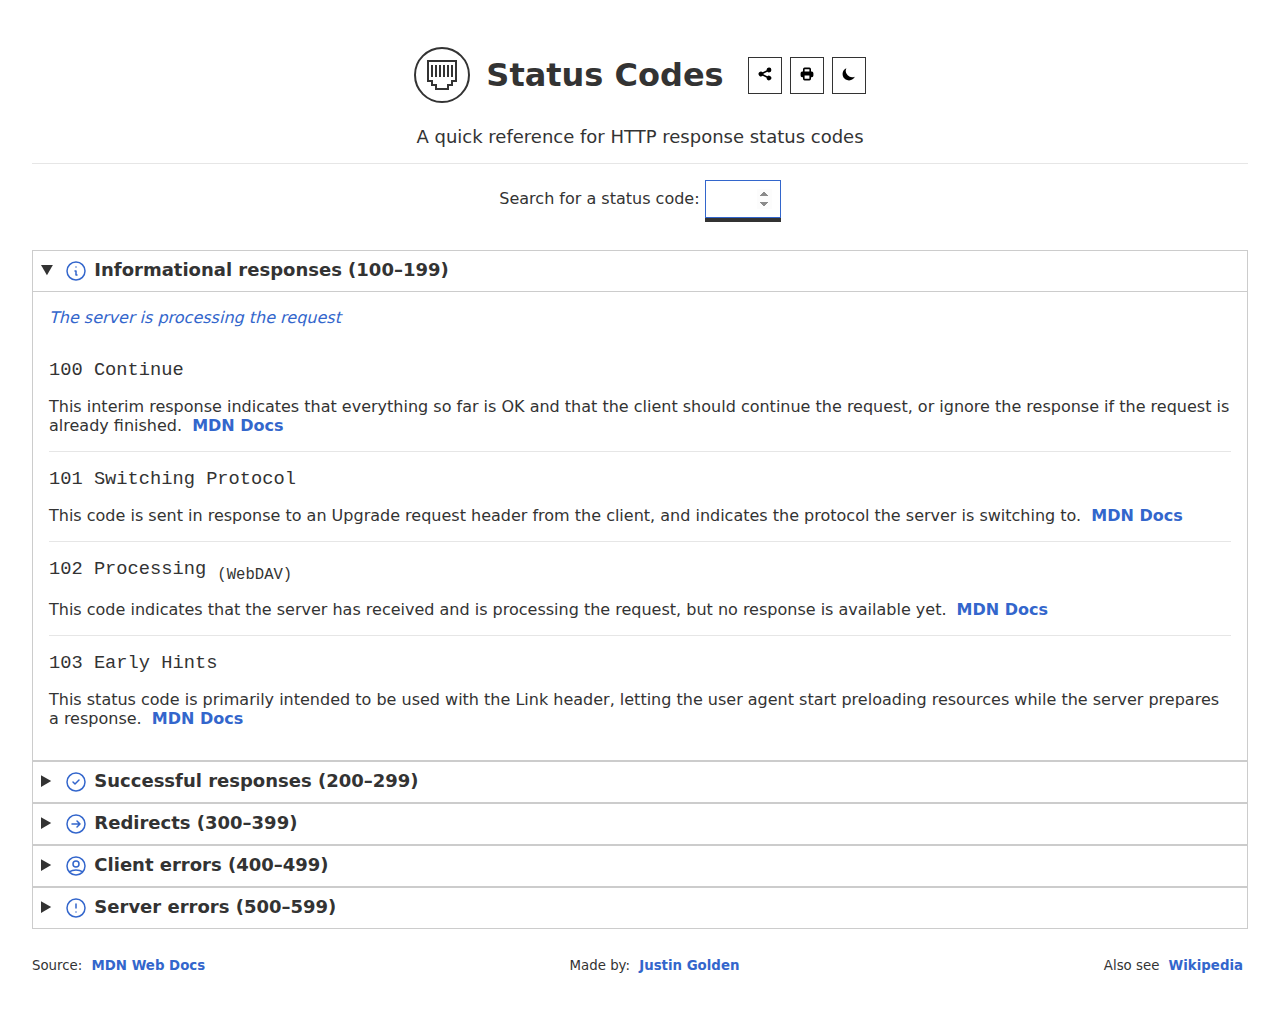
==== commit a30504da: "Add dark mode :sunglasses:" ====
--- a/index.html
+++ b/index.html
@@ -32,6 +32,7 @@
     <meta name="theme-color" content="#333333">
 
     <link rel="stylesheet" href="css/styles.css">
+    <link id="dark-stylesheet" rel="stylesheet" href="">
     <script src="js/scripts.js"></script>
     <script src="js/share.js"></script>
     <script src="js/install.js"></script>
@@ -61,6 +62,11 @@
                     <path fill-rule="evenodd"
                         d="M5 4v3H4a2 2 0 00-2 2v3a2 2 0 002 2h1v2a2 2 0 002 2h6a2 2 0 002-2v-2h1a2 2 0 002-2V9a2 2 0 00-2-2h-1V4a2 2 0 00-2-2H7a2 2 0 00-2 2zm8 0H7v3h6V4zm0 8H7v4h6v-4z"
                         clip-rule="evenodd"></path>
+                </svg>
+            </button>
+            <button id="dark-btn" title="Toggle Dark Mode">
+                <svg class="icon" fill="currentColor" viewBox="0 0 20 20" xmlns="http://www.w3.org/2000/svg">
+                    <path d="M17.293 13.293A8 8 0 016.707 2.707a8.001 8.001 0 1010.586 10.586z"></path>
                 </svg>
             </button>
         </div>
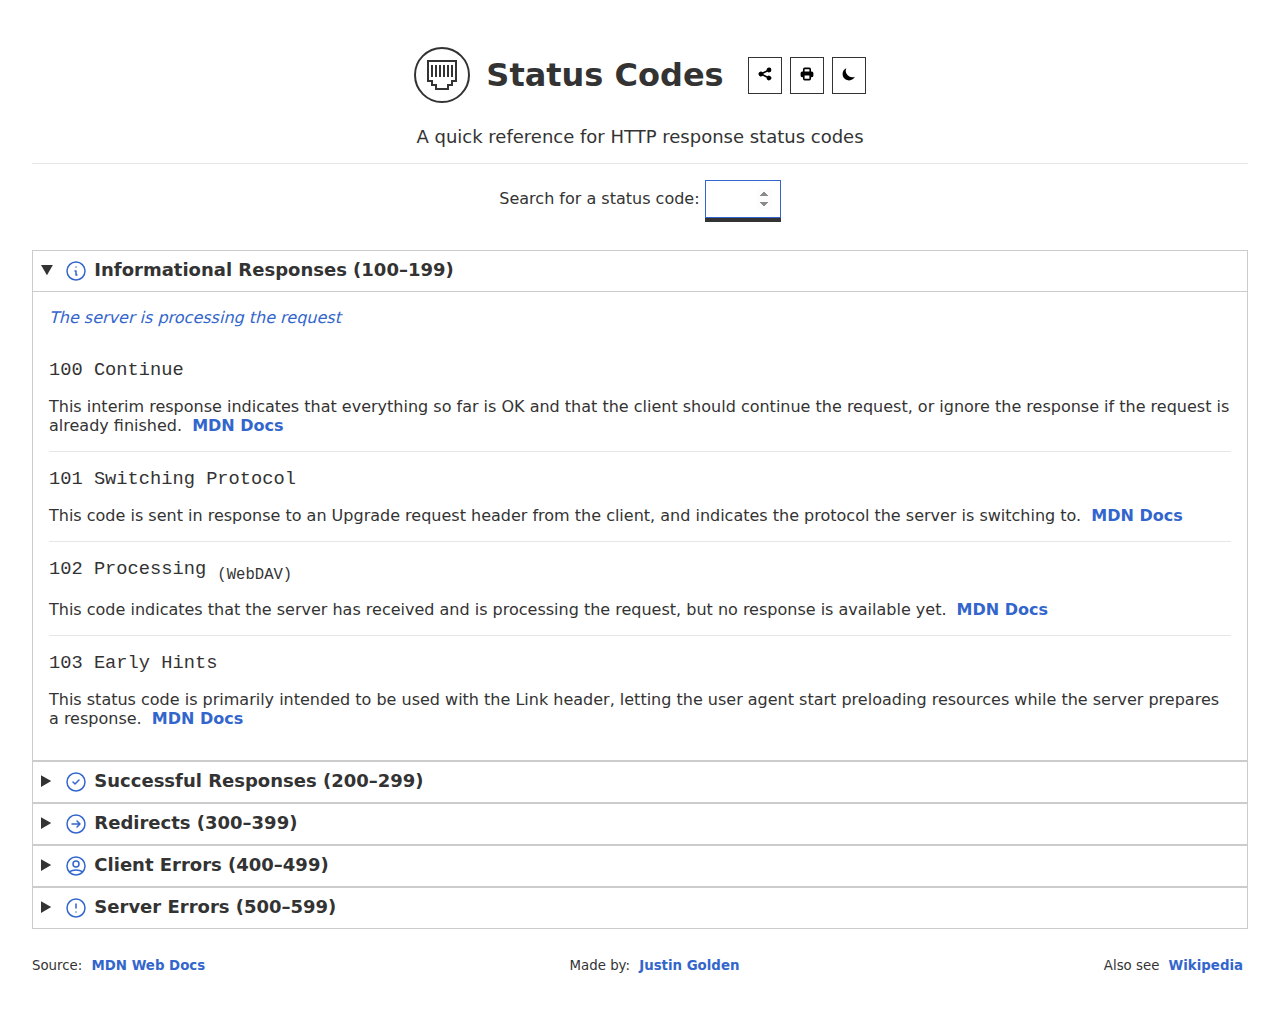
==== commit 7e4f361f: "Capitalize summary titles" ====
--- a/index.html
+++ b/index.html
@@ -41,7 +41,10 @@
 <body>
     <header>
         <div>
-            <img src="img/icon.svg" width="56px" height="56px" alt="">
+            <svg xmlns="http://www.w3.org/2000/svg" viewBox="0 0 56 56" width="56" height="56">
+                <path fill="none" stroke="currentColor" stroke-width="2"
+                    d="M1 28A2 2 90 0055 28 2 2 90 001 28 M22,42 34,42 34,38 38,38 38,34 42,34 42,14 14,14 14,34 18,34 18,38 22,38zM18 18v12M22 18v12M26 18v12M30 18v12M34 18v12M38 18v12" />
+            </svg>
             <h1>Status Codes</h1>
             <button id="share-btn" title="Share">
                 <svg class="icon" fill="currentColor" viewBox="0 0 20 20" xmlns="http://www.w3.org/2000/svg">
@@ -82,7 +85,7 @@
                 <path stroke-linecap="round" stroke-linejoin="round" stroke-width="1.5"
                     d="M13 16h-1v-4h-1m1-4h.01M21 12a9 9 0 11-18 0 9 9 0 0118 0z"></path>
             </svg>
-            Informational responses (100–199)
+            Informational Responses (100–199)
         </summary>
         <p class="group-details">The server is processing the request</p>
         <h3 id="100"><b>100</b> Continue</h3>
@@ -114,7 +117,7 @@
                 <path stroke-linecap="round" stroke-linejoin="round" stroke-width="1.5"
                     d="M9 12l2 2 4-4m6 2a9 9 0 11-18 0 9 9 0 0118 0z"></path>
             </svg>
-            Successful responses (200–299)
+            Successful Responses (200–299)
         </summary>
         <p class="group-details">The request was completed successfully and the expected response was received.</p>
         <h3 id="200"><b>200</b> OK</h3>
@@ -253,7 +256,7 @@
                     d="M5.121 17.804A13.937 13.937 0 0112 16c2.5 0 4.847.655 6.879 1.804M15 10a3 3 0 11-6 0 3 3 0 016 0zm6 2a9 9 0 11-18 0 9 9 0 0118 0z">
                 </path>
             </svg>
-            Client errors (400–499)
+            Client Errors (400–499)
         </summary>
         <p class="group-details">The request was received but is invalid.</p>
         <h3 id="400"><b>400</b> Bad Request</h3>
@@ -428,7 +431,7 @@
                 <path stroke-linecap="round" stroke-linejoin="round" stroke-width="1.5"
                     d="M12 8v4m0 4h.01M21 12a9 9 0 11-18 0 9 9 0 0118 0z"></path>
             </svg>
-            Server errors (500–599)
+            Server Errors (500–599)
         </summary>
         <p class="group-details">A valid request was received but the server failed to complete the request.</p>
         <h3 id="500"><b>500</b> Internal Server Error</h3>
--- a/css/styles.css
+++ b/css/styles.css
@@ -21,7 +21,7 @@
 	font-family: system-ui, -apple-system, 'Segoe UI', Roboto, Helvetica, Arial,
 		sans-serif, 'Apple Color Emoji', 'Segoe UI Emoji';
 	text-align: center;
-	padding: 2rem;
+	padding: 1rem;
 	max-width: 80rem;
 	margin-left: auto;
 	margin-right: auto;
@@ -195,6 +195,9 @@
 		margin-left: 1rem;
 		margin-right: 1rem;
 	}
+	body {
+		padding: 2rem;
+	}
 }
 
 @media (min-width: 768px) {
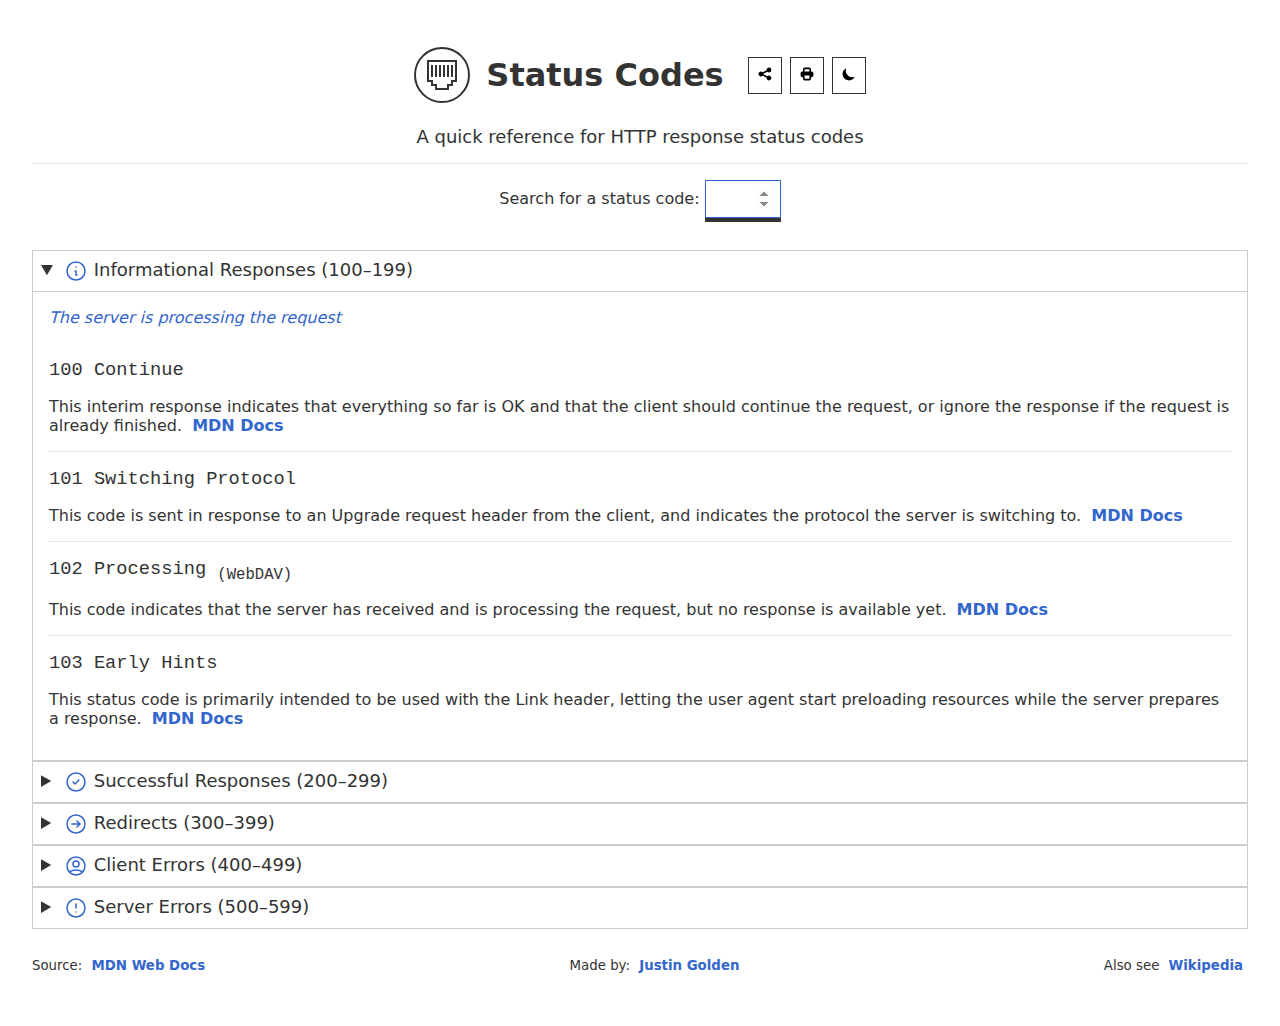
==== commit 1457073c: "Font weight update for summary titles" ====
--- a/index.html
+++ b/index.html
@@ -85,7 +85,7 @@
                 <path stroke-linecap="round" stroke-linejoin="round" stroke-width="1.5"
                     d="M13 16h-1v-4h-1m1-4h.01M21 12a9 9 0 11-18 0 9 9 0 0118 0z"></path>
             </svg>
-            Informational Responses (100–199)
+            Informational Responses <b>(100–199)</b>
         </summary>
         <p class="group-details">The server is processing the request</p>
         <h3 id="100"><b>100</b> Continue</h3>
@@ -117,7 +117,7 @@
                 <path stroke-linecap="round" stroke-linejoin="round" stroke-width="1.5"
                     d="M9 12l2 2 4-4m6 2a9 9 0 11-18 0 9 9 0 0118 0z"></path>
             </svg>
-            Successful Responses (200–299)
+            Successful Responses <b>(200–299)</b>
         </summary>
         <p class="group-details">The request was completed successfully and the expected response was received.</p>
         <h3 id="200"><b>200</b> OK</h3>
@@ -193,7 +193,7 @@
                 <path stroke-linecap="round" stroke-linejoin="round" stroke-width="1.5"
                     d="M13 9l3 3m0 0l-3 3m3-3H8m13 0a9 9 0 11-18 0 9 9 0 0118 0z"></path>
             </svg>
-            Redirects (300–399)
+            Redirects <b>(300–399)</b>
         </summary>
         <p class="group-details">The request was redirected to a new location.</p>
         <h3 id="300"><b>300</b> Multiple Choice</h3>
@@ -256,7 +256,7 @@
                     d="M5.121 17.804A13.937 13.937 0 0112 16c2.5 0 4.847.655 6.879 1.804M15 10a3 3 0 11-6 0 3 3 0 016 0zm6 2a9 9 0 11-18 0 9 9 0 0118 0z">
                 </path>
             </svg>
-            Client Errors (400–499)
+            Client Errors <b>(400–499)</b>
         </summary>
         <p class="group-details">The request was received but is invalid.</p>
         <h3 id="400"><b>400</b> Bad Request</h3>
@@ -431,7 +431,7 @@
                 <path stroke-linecap="round" stroke-linejoin="round" stroke-width="1.5"
                     d="M12 8v4m0 4h.01M21 12a9 9 0 11-18 0 9 9 0 0118 0z"></path>
             </svg>
-            Server Errors (500–599)
+            Server Errors <b>(500–599)</b>
         </summary>
         <p class="group-details">A valid request was received but the server failed to complete the request.</p>
         <h3 id="500"><b>500</b> Internal Server Error</h3>
--- a/css/styles.css
+++ b/css/styles.css
@@ -88,12 +88,14 @@
 input[type='number'] {
 	border: 1px solid #333;
 }
+input[type='number'] {
+	font-weight: bold;
+}
 summary,
 input[type='number'] {
 	padding: 0.5rem;
 	margin-bottom: 2rem;
 	font-size: medium;
-	font-weight: bold;
 	color: #333;
 }
 summary:hover,
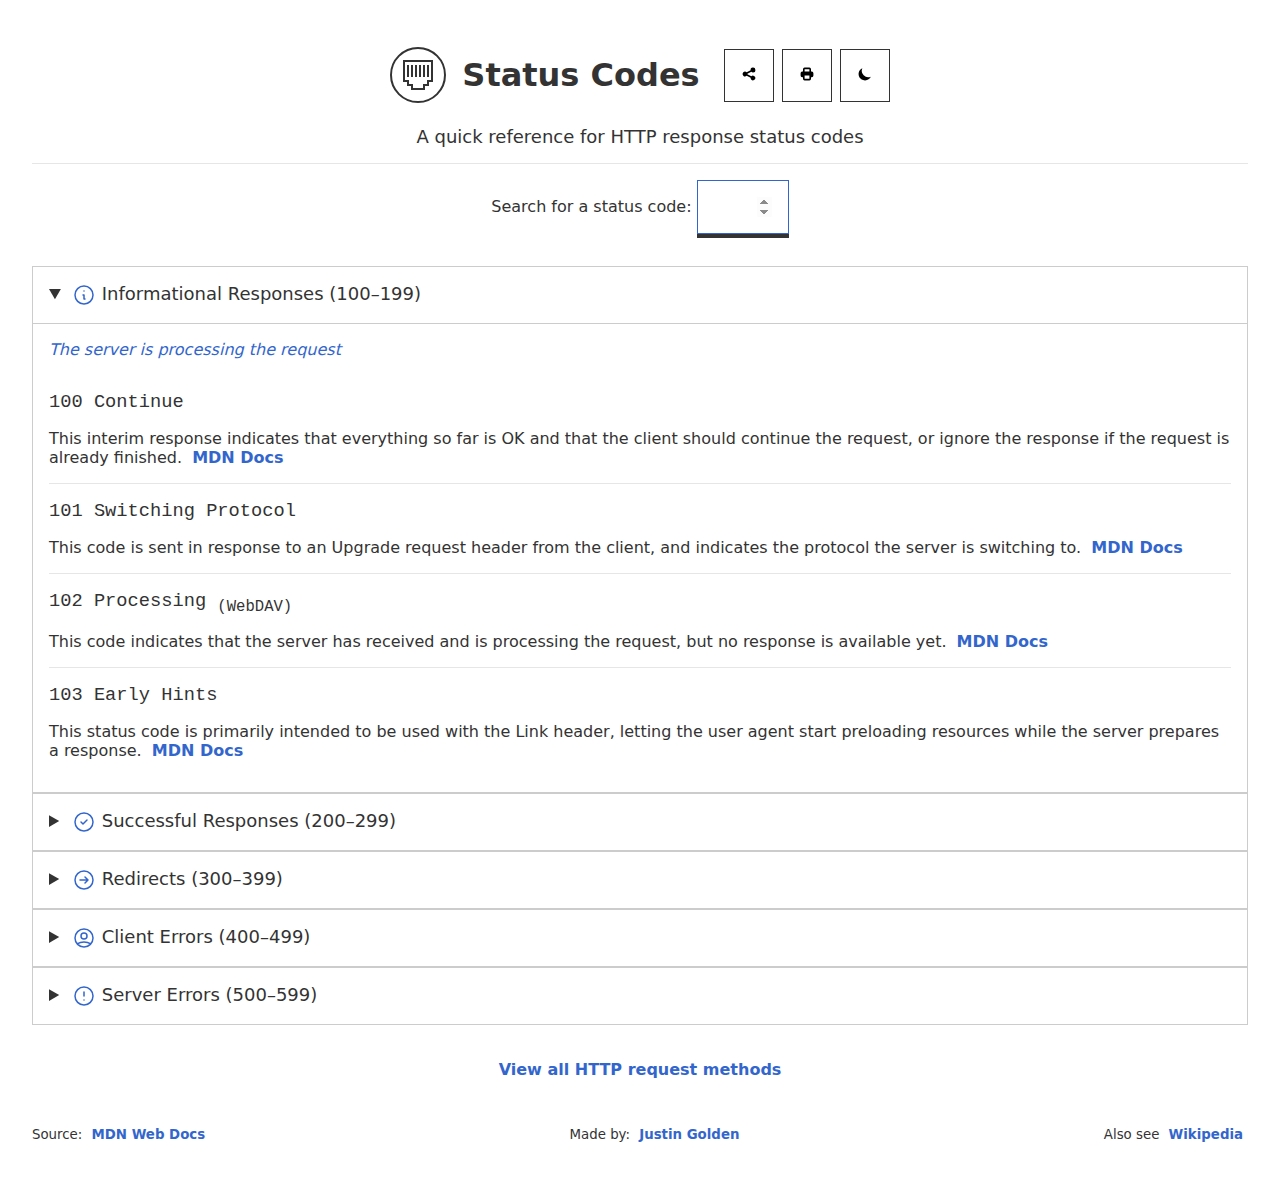
==== commit 5c67a2c5: "HTTP request methods" ====
--- a/index.html
+++ b/index.html
@@ -33,9 +33,19 @@
 
     <link rel="stylesheet" href="css/styles.css">
     <link id="dark-stylesheet" rel="stylesheet" href="">
-    <script src="js/scripts.js"></script>
+    <script src="js/codes.js"></script>
+    <script src="js/dark.js"></script>
     <script src="js/share.js"></script>
     <script src="js/install.js"></script>
+
+    <script>
+        if ('serviceWorker' in navigator) {
+            navigator.serviceWorker
+                .register('sw.js')
+                .then((reg) => console.log('service worker registered'))
+                .catch((err) => console.log('service worker not registered', err));
+        }
+    </script>
 </head>
 
 <body>
@@ -500,6 +510,7 @@
     </details>
 
     <footer>
+        <a href="/methods">View all HTTP request methods</a>
         <small>
             <p>Source: <a href="https://developer.mozilla.org/en-US/docs/Web/HTTP/Status" target="_blank"
                     rel="noopener">MDN Web Docs</a></p>
@@ -517,10 +528,10 @@
                     "@type": "WebPage",
                     "author": { "@id": "https://justingolden.me/status-codes/" },
                     "copyrightHolder": { "@id": "https://justingolden.me/status-codes/" },
-                    "copyrightYear": "2022",
+                    "copyrightYear": "2024",
                     "creator": { "@id": "https://justingolden.me/status-codes/" },
-                    "dateModified": "2022-11-17T05:00:00-07:00",
-                    "datePublished": "2022-11-17T05:00:00-07:00",
+                    "dateModified": "2024-10-21T05:00:00-07:00",
+                    "datePublished": "2024-10-21T05:00:00-07:00",
                     "description": "An HTTP status code is a three digit number returned by a server when you visit a webpage with your browser. Every webpage you visit is a request to a server. 200 means the request has succeeded while 404 means the content is not found. Status codes are split into five groups: 100 codes are informational, 200 codes are successes, 300 codes are redirects, 400 codes are client errors, and 500 codes are server errors.",
                     "headline": "What are HTTP Status Codes? List Of Important Status Codes",
                     "image": {
--- a/css/styles.css
+++ b/css/styles.css
@@ -75,7 +75,6 @@
 	height: 1rem;
 }
 button {
-	padding: 0.5rem;
 	cursor: pointer;
 	background: transparent;
 	margin-left: 0.5rem;
@@ -93,10 +92,14 @@
 }
 summary,
 input[type='number'] {
-	padding: 0.5rem;
 	margin-bottom: 2rem;
 	font-size: medium;
 	color: #333;
+}
+button,
+summary,
+input[type='number'] {
+	padding: 0.5rem;
 }
 summary:hover,
 input[type='number']:hover {
@@ -161,8 +164,9 @@
 	margin-bottom: 1rem;
 }
 
-footer {
-	margin-top: 1rem;
+footer > *:first-child {
+	display: block;
+	margin: 2rem 0;
 }
 
 @keyframes slideIn {
@@ -212,6 +216,11 @@
 		display: flex;
 		justify-content: space-between;
 	}
+	button,
+	summary,
+	input[type='number'] {
+		padding: 1rem;
+	}
 }
 
 @media (min-width: 1024px) {
